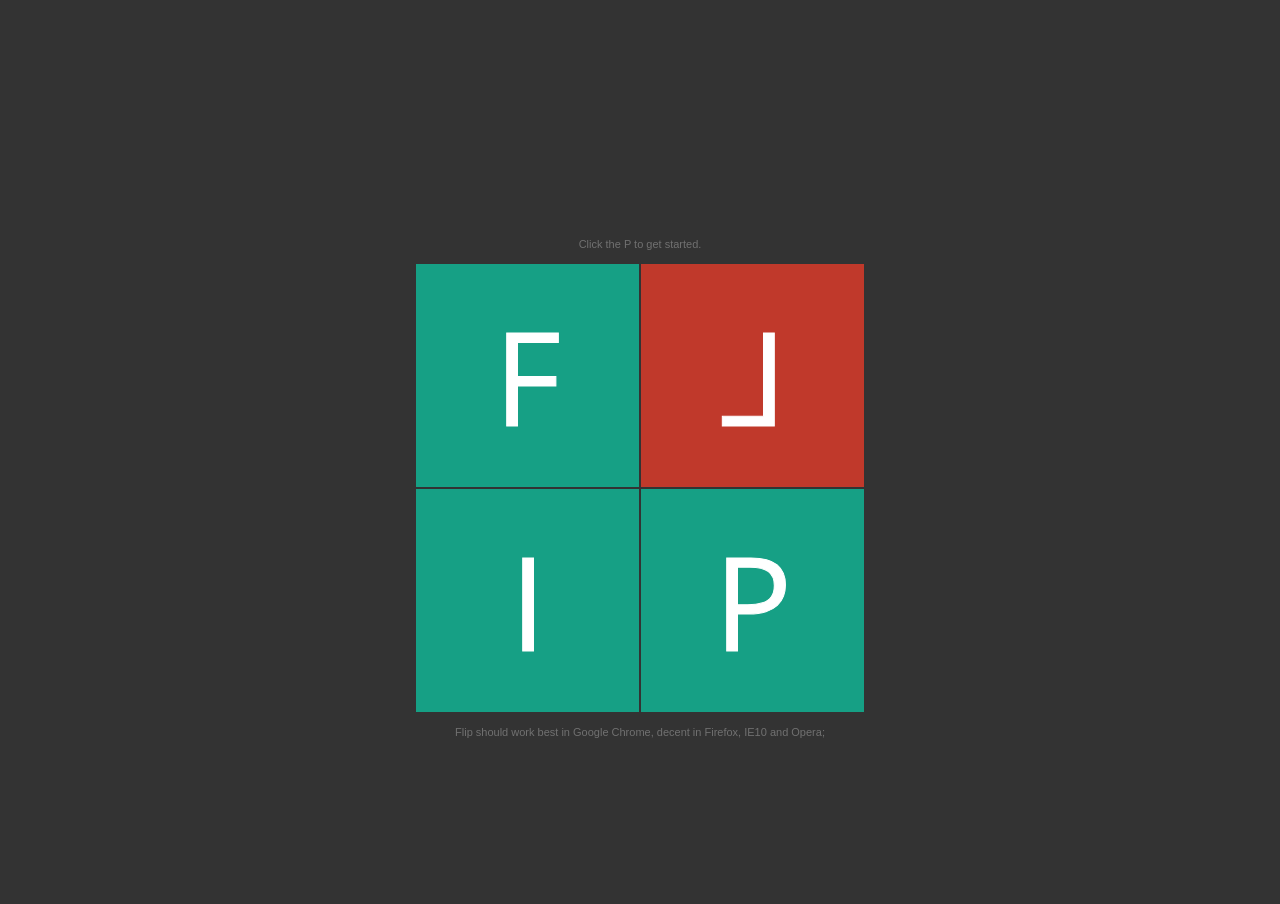
==== flipcard_memory_game/index.html @ 03d2b7f1 "Add Games Codrin Pavel Flipcard Memory Game" ====
<!DOCTYPE html>
<html lang="en" >
  <head>
    <meta charset="UTF-8">
    <title>Flip - card memory game.</title>
    <link rel="stylesheet" type="text/css" href="./src/fonts/open_sans/open_sans.css" />
    <link rel="stylesheet" href="./src/reset-2.0.min.css">
    <link rel="stylesheet" href="./src/css/style.css">
    <script src="./lib/prefixfree.min.js"></script>
  </head>
  <body>
    <!--
      ORIGINAL https://codepen.io/zerospree/pen/bNWbvW
      README!

      GAME INSRUCTIONS:

      p    - pause
      ESC  - abandon game

      Click the big P to choose one of three levels:
      - Casual
      - Medium
      - Hard

      The game will save your stats locally, via localStorage.
      Click the F to see your stats.

      Click I for these intructions.

      Flip is a timed card memory game. When starting a level, there's a red bar on top of the screen that shows how much time you have left.
      Click the green cards to see what symbol they uncover and try to find the matching symbol underneath the other cards.
      Uncover two matching symbols in a row to eliminate them from the game.
      Eliminate all cards as fast as you can to win the game. Have fun FLIPing!
    -->

    <div id="g"></div>
    <div class="logo">
      <p class="info">Click the P to get started.</p>
      <div class="card left">
        <div class="flipper">
          <div class="f c1">F</div>
          <div class="b contentbox" id="stats">
            <div class="padded">
              <h2>Figures</h2>
              Looks like you haven't FLIPped yet.
              <a href="javascript:;" class="playnow">Play now</a>
            </div>
          </div>
        </div>
      </div>
      <div class="card active twist">
        <div class="flipper">
          <div class="b f">
            <div class="c2">L</div>
          </div>
        </div>
      </div>
      <div class="card left">
        <div class="flipper">
          <div class="f c3">I</div>
          <div class="b contentbox instructions">
            <div class="padded">
              <h2>Instructions</h2>
              <p>Press [p] to pause, or [ESC] to abandon game.</p>
              <p>Flip is a timed card memory game. Click the green cards to see what symbol they uncover and try to find the matching symbol underneath the other cards.</p>
              <p>Uncover two matching symbols at once to eliminate them from the game.</p>
              <p>Eliminate all cards as fast as you can to win the game. Have fun FLIPing!</p>
            </div>
          </div>
        </div>
      </div>
      <div class="card">
        <div class="flipper">
          <div class="f c4">P</div>
          <div class="b contentbox levels">
            <a href="javascript:;" data-level="8" class="play">Casual</a>
            <a href="javascript:;" data-level="18" class="play">Medium</a>
            <a href="javascript:;" data-level="32" class="play">Hard</a>
          </div>
        </div>
      </div>

      <p class="info">Flip should work best in Google Chrome, decent in Firefox, IE10 and Opera;</p>
    </div>

    <script src='./lib/jquery.min.js'></script>
    <script  src="./src/js/script.js"></script>
  </body>
</html>
---- flipcard_memory_game/src/fonts/open_sans/open_sans.css ----
/* cyrillic-ext */
@font-face {
    font-family: 'Open Sans';
    font-style: normal;
    font-weight: 400;
    font-stretch: 100%;
    src: url(./woff2/cyrillic-ext.woff2) format('woff2');
    unicode-range: U+0460-052F, U+1C80-1C8A, U+20B4, U+2DE0-2DFF, U+A640-A69F, U+FE2E-FE2F;
  }
  /* cyrillic */
  @font-face {
    font-family: 'Open Sans';
    font-style: normal;
    font-weight: 400;
    font-stretch: 100%;
    src: url(./woff2/cyrillic.woff2) format('woff2');
    unicode-range: U+0301, U+0400-045F, U+0490-0491, U+04B0-04B1, U+2116;
  }
  /* greek-ext */
  @font-face {
    font-family: 'Open Sans';
    font-style: normal;
    font-weight: 400;
    font-stretch: 100%;
    src: url(./woff2/greek-ext.woff2) format('woff2');
    unicode-range: U+1F00-1FFF;
  }
  /* greek */
  @font-face {
    font-family: 'Open Sans';
    font-style: normal;
    font-weight: 400;
    font-stretch: 100%;
    src: url(./woff2/greek.woff2) format('woff2');
    unicode-range: U+0370-0377, U+037A-037F, U+0384-038A, U+038C, U+038E-03A1, U+03A3-03FF;
  }
  /* hebrew */
  @font-face {
    font-family: 'Open Sans';
    font-style: normal;
    font-weight: 400;
    font-stretch: 100%;
    src: url(./woff2/hebrew.woff2) format('woff2');
    unicode-range: U+0307-0308, U+0590-05FF, U+200C-2010, U+20AA, U+25CC, U+FB1D-FB4F;
  }
  /* math */
  @font-face {
    font-family: 'Open Sans';
    font-style: normal;
    font-weight: 400;
    font-stretch: 100%;
    src: url(./woff2/math.woff2) format('woff2');
    unicode-range: U+0302-0303, U+0305, U+0307-0308, U+0310, U+0312, U+0315, U+031A, U+0326-0327, U+032C, U+032F-0330, U+0332-0333, U+0338, U+033A, U+0346, U+034D, U+0391-03A1, U+03A3-03A9, U+03B1-03C9, U+03D1, U+03D5-03D6, U+03F0-03F1, U+03F4-03F5, U+2016-2017, U+2034-2038, U+203C, U+2040, U+2043, U+2047, U+2050, U+2057, U+205F, U+2070-2071, U+2074-208E, U+2090-209C, U+20D0-20DC, U+20E1, U+20E5-20EF, U+2100-2112, U+2114-2115, U+2117-2121, U+2123-214F, U+2190, U+2192, U+2194-21AE, U+21B0-21E5, U+21F1-21F2, U+21F4-2211, U+2213-2214, U+2216-22FF, U+2308-230B, U+2310, U+2319, U+231C-2321, U+2336-237A, U+237C, U+2395, U+239B-23B7, U+23D0, U+23DC-23E1, U+2474-2475, U+25AF, U+25B3, U+25B7, U+25BD, U+25C1, U+25CA, U+25CC, U+25FB, U+266D-266F, U+27C0-27FF, U+2900-2AFF, U+2B0E-2B11, U+2B30-2B4C, U+2BFE, U+3030, U+FF5B, U+FF5D, U+1D400-1D7FF, U+1EE00-1EEFF;
  }
  /* symbols */
  @font-face {
    font-family: 'Open Sans';
    font-style: normal;
    font-weight: 400;
    font-stretch: 100%;
    src: url(./woff2/symbols.woff2) format('woff2');
    unicode-range: U+0001-000C, U+000E-001F, U+007F-009F, U+20DD-20E0, U+20E2-20E4, U+2150-218F, U+2190, U+2192, U+2194-2199, U+21AF, U+21E6-21F0, U+21F3, U+2218-2219, U+2299, U+22C4-22C6, U+2300-243F, U+2440-244A, U+2460-24FF, U+25A0-27BF, U+2800-28FF, U+2921-2922, U+2981, U+29BF, U+29EB, U+2B00-2BFF, U+4DC0-4DFF, U+FFF9-FFFB, U+10140-1018E, U+10190-1019C, U+101A0, U+101D0-101FD, U+102E0-102FB, U+10E60-10E7E, U+1D2C0-1D2D3, U+1D2E0-1D37F, U+1F000-1F0FF, U+1F100-1F1AD, U+1F1E6-1F1FF, U+1F30D-1F30F, U+1F315, U+1F31C, U+1F31E, U+1F320-1F32C, U+1F336, U+1F378, U+1F37D, U+1F382, U+1F393-1F39F, U+1F3A7-1F3A8, U+1F3AC-1F3AF, U+1F3C2, U+1F3C4-1F3C6, U+1F3CA-1F3CE, U+1F3D4-1F3E0, U+1F3ED, U+1F3F1-1F3F3, U+1F3F5-1F3F7, U+1F408, U+1F415, U+1F41F, U+1F426, U+1F43F, U+1F441-1F442, U+1F444, U+1F446-1F449, U+1F44C-1F44E, U+1F453, U+1F46A, U+1F47D, U+1F4A3, U+1F4B0, U+1F4B3, U+1F4B9, U+1F4BB, U+1F4BF, U+1F4C8-1F4CB, U+1F4D6, U+1F4DA, U+1F4DF, U+1F4E3-1F4E6, U+1F4EA-1F4ED, U+1F4F7, U+1F4F9-1F4FB, U+1F4FD-1F4FE, U+1F503, U+1F507-1F50B, U+1F50D, U+1F512-1F513, U+1F53E-1F54A, U+1F54F-1F5FA, U+1F610, U+1F650-1F67F, U+1F687, U+1F68D, U+1F691, U+1F694, U+1F698, U+1F6AD, U+1F6B2, U+1F6B9-1F6BA, U+1F6BC, U+1F6C6-1F6CF, U+1F6D3-1F6D7, U+1F6E0-1F6EA, U+1F6F0-1F6F3, U+1F6F7-1F6FC, U+1F700-1F7FF, U+1F800-1F80B, U+1F810-1F847, U+1F850-1F859, U+1F860-1F887, U+1F890-1F8AD, U+1F8B0-1F8BB, U+1F8C0-1F8C1, U+1F900-1F90B, U+1F93B, U+1F946, U+1F984, U+1F996, U+1F9E9, U+1FA00-1FA6F, U+1FA70-1FA7C, U+1FA80-1FA89, U+1FA8F-1FAC6, U+1FACE-1FADC, U+1FADF-1FAE9, U+1FAF0-1FAF8, U+1FB00-1FBFF;
  }
  /* vietnamese */
  @font-face {
    font-family: 'Open Sans';
    font-style: normal;
    font-weight: 400;
    font-stretch: 100%;
    src: url(./woff2/vietnamese.woff2) format('woff2');
    unicode-range: U+0102-0103, U+0110-0111, U+0128-0129, U+0168-0169, U+01A0-01A1, U+01AF-01B0, U+0300-0301, U+0303-0304, U+0308-0309, U+0323, U+0329, U+1EA0-1EF9, U+20AB;
  }
  /* latin-ext */
  @font-face {
    font-family: 'Open Sans';
    font-style: normal;
    font-weight: 400;
    font-stretch: 100%;
    src: url(./woff2/latin-ext.woff2) format('woff2');
    unicode-range: U+0100-02BA, U+02BD-02C5, U+02C7-02CC, U+02CE-02D7, U+02DD-02FF, U+0304, U+0308, U+0329, U+1D00-1DBF, U+1E00-1E9F, U+1EF2-1EFF, U+2020, U+20A0-20AB, U+20AD-20C0, U+2113, U+2C60-2C7F, U+A720-A7FF;
  }
  /* latin */
  @font-face {
    font-family: 'Open Sans';
    font-style: normal;
    font-weight: 400;
    font-stretch: 100%;
    src: url(./woff2/latin.woff2) format('woff2');
    unicode-range: U+0000-00FF, U+0131, U+0152-0153, U+02BB-02BC, U+02C6, U+02DA, U+02DC, U+0304, U+0308, U+0329, U+2000-206F, U+20AC, U+2122, U+2191, U+2193, U+2212, U+2215, U+FEFF, U+FFFD;
  }
---- flipcard_memory_game/src/css/style.css ----
body, html{margin:0;font:normal 0/0 Arial, Helvetica, sans-serif;background:#333;overflow:hidden;color:#fff;
	-webkit-touch-callout: none;
	-webkit-user-select: none;
	-khtml-user-select: none;
	-moz-user-select: none;
	-ms-user-select: none;
	user-select: none;
}
body, html, .flipper, .f, .b, #g {width:100%;height:100%;}

/* font-face */
@font-face{font-family: "GeneralFoundicons";font-weight:normal;font-style:normal;
	src: url("../fonts/general_foundicons/general_foundicons.eot");
	src: url("../fonts/general_foundicons/general_foundicons.eot?#iefix") format("embedded-opentype"),
	     url("../fonts/general_foundicons/general_foundicons.woff") format("woff"),
	     url("../fonts/general_foundicons/general_foundicons.ttf") format("truetype"),
	     url("../fonts/general_foundicons/general_foundicons.svg#GeneralFoundicons") format("svg");
}
a{text-decoration:none;color:#fff;display:block;font:bold 18px/75px 'Open Sans';text-transform:uppercase;text-align:center;padding:0;margin:0 1px;}
a:hover{color:#fff;background:rgba(255, 255, 255, .1)}

/* FRONT SCREEN */
.logo{width:450px;height:450px;position:absolute;top:50%;left:50%;margin:-225px 0 0 -225px}
.logo .card{width:50%;height:50%;cursor:default;position:relative}
.logo .card.left.active{z-index:2}
.logo .card.left.active + .card{opacity:0}
.logo .card.left.active .b{margin-left:-100%}
.logo .f{font:normal 130px/225px 'Open Sans';text-align:center;text-transform:uppercase;}
.logo .c2{transform:scale(-1, 1);-webkit-transform:scale(-1, 1);-moz-transform:scale(-1, 1);-ms-transform:scale(-1, 1)}

.logo .contentbox{width:200%;font:normal 12px/16px 'Open Sans';text-align:left}
.logo .contentbox.levels{width:100%}
.logo .contentbox .padded{padding:0 15px;}
.logo .contentbox h2{font-size:24px;padding:0;margin:28px 0;text-transform:uppercase}
.logo .contentbox p{line-height:14px;margin:14px 0}

#stats h2 i{margin-right:10px;vertical-align:top;font:italic normal 9px/8px 'Open Sans';color:rgba(255,255,255, .4)}
#stats ul{width:50%;display:inline-block;margin:0;padding:0;list-style-type:none;vertical-align:top;line-height:22px}
#stats li{display:block;margin:0;padding:0;}
#stats li b{display:inline-block;font-size:12px;width:95px}
#stats a {position:absolute;bottom:0;width:100%;margin-left:-15px;}

.logo .info{font-size:11px;line-height:16px;text-align:center;color: rgba(255,255,255, .3);padding:0 25px;}

/*GAME SCREEN*/
#g{margin-top:4px}
#g .timer{width:0%;height:5px;position:absolute;top:0;background:#C0392B;z-index:1}
@-webkit-keyframes timer {100% { width:100%; }}
@-moz-keyframes timer {100% { width:100%; }}
@-o-keyframes timer {100% { width:100%; }}
@keyframes timer {100% { width:100%; }}
.pause{position:absolute;width:100%;height:100%;left:0;top:0;z-index:100;background:rgba(51, 51, 51, 0.78)}
.pause::before{content:'PAUSED';width:100%;position:absolute;margin-top:-100px;top:50%;background:#C0392B;color:#fff;font:bold 80px/200px 'Open Sans';
display:block;text-align:center;}
/* card styles */
#g .found{display:inline-block}
.card{display:inline-block;-webkit-perspective:1000;-moz-perspective:1000;}
.card:not(.active):hover{opacity:.8}
.card .b::before{content:attr(data-f);display:block;font:normal 100px/100px "GeneralFoundicons";
position:absolute;top:50%;margin-top:-50px;width:100%;text-align:center}

/* flip cards */
.flipper {position:relative;-webkit-transform-style:preserve-3d;-moz-transform-style:preserve-3d}
.f, .b {position:absolute;top:0;left:0;box-shadow:inset 0 0 0 1px #333;-webkit-backface-visibility:hidden;-moz-backface-visibility:hidden}
.f {background:#16A085;z-index:1}
.b {background:#C0392B;opacity:0}
.card.active .b{z-index:2;opacity:1}

/*Grouped for easy prefixing*/
.card, .flipper, .logo .b{transition:400ms;-ms-transition:400ms;-webkit-transition:400ms;-moz-transition:400ms;-o-transition:400ms}
.card.active .flipper, .b {transform:rotateY(180deg);-webkit-transform:rotateY(180deg);-moz-transform:rotateY(180deg);-ms-transform:rotateY(180deg);-o-transform:rotateY(180deg)}
.logo .f, .card .b::before, .pause::before{-webkit-text-stroke: 1px #fff} /*webkit only*/

/*Responsive Stuff*/
@media all and (max-width: 1680px) and (min-width: 640px){
	.card .b::before{font-size:90px}
	#g.medium .card .b::before{font-size:70px}
	#g.hard .card .b::before{font-size:50px}
}
@media all and (max-width: 640px) and (min-width: 470px){
	.card .b::before{font-size:90px}
	#g.medium .card .b::before{font-size:60px}
	#g.hard .card .b::before{font-size:50px}
}

@media all and (max-width: 470px) and (min-width: 0px){
	.card .b::before{font-size:60px}
	#g.medium .card .b::before{font-size:35px;-webkit-text-stroke:0;}
	#g.hard .card .b::before{font-size:32px;-webkit-text-stroke:0;}
}

@media all and (max-width: 640px) and (min-width: 0px){
	a{line-height:50px;font-size:13px}
	.logo{width:300px;height:300px;margin:-150px 0 0 -150px}
	.logo .f{font:normal 80px/150px 'Open Sans'}
	.logo .contentbox h2{font-size:16px;margin:24px 0;}
	.logo .instructions h2{display:none}
	.logo .instructions.contentbox p:nth-child(3){display:none}
	#stats li b{width:auto}
}
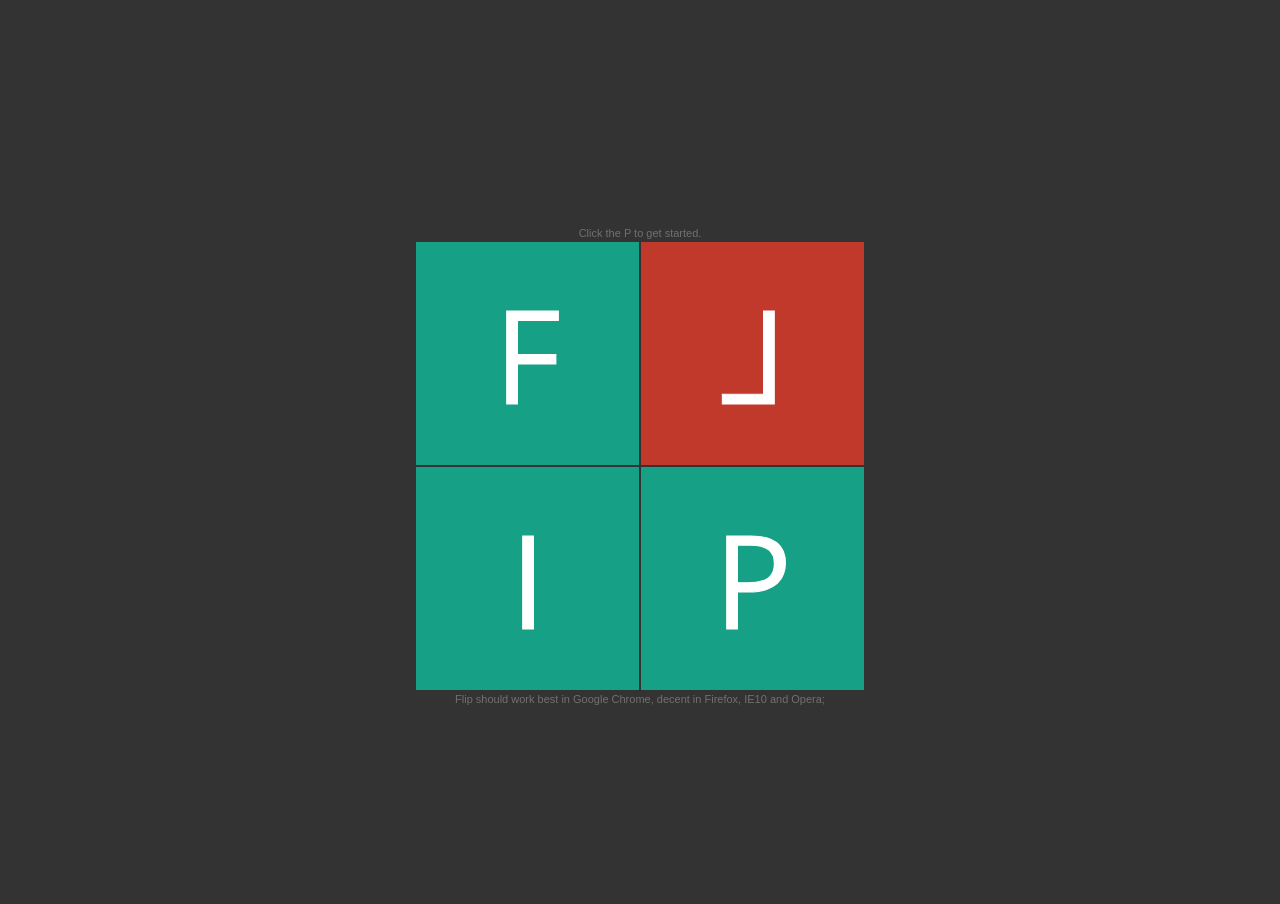
==== commit 146b7e10: "Update index.html" ====
--- a/flipcard_memory_game/index.html
+++ b/flipcard_memory_game/index.html
@@ -4,7 +4,7 @@
     <meta charset="UTF-8">
     <title>Flip - card memory game.</title>
     <link rel="stylesheet" type="text/css" href="./src/fonts/open_sans/open_sans.css" />
-    <link rel="stylesheet" href="./src/reset-2.0.min.css">
+    <link rel="stylesheet" href="./src/css/reset-2.0.min.css">
     <link rel="stylesheet" href="./src/css/style.css">
     <script src="./lib/prefixfree.min.js"></script>
   </head>
